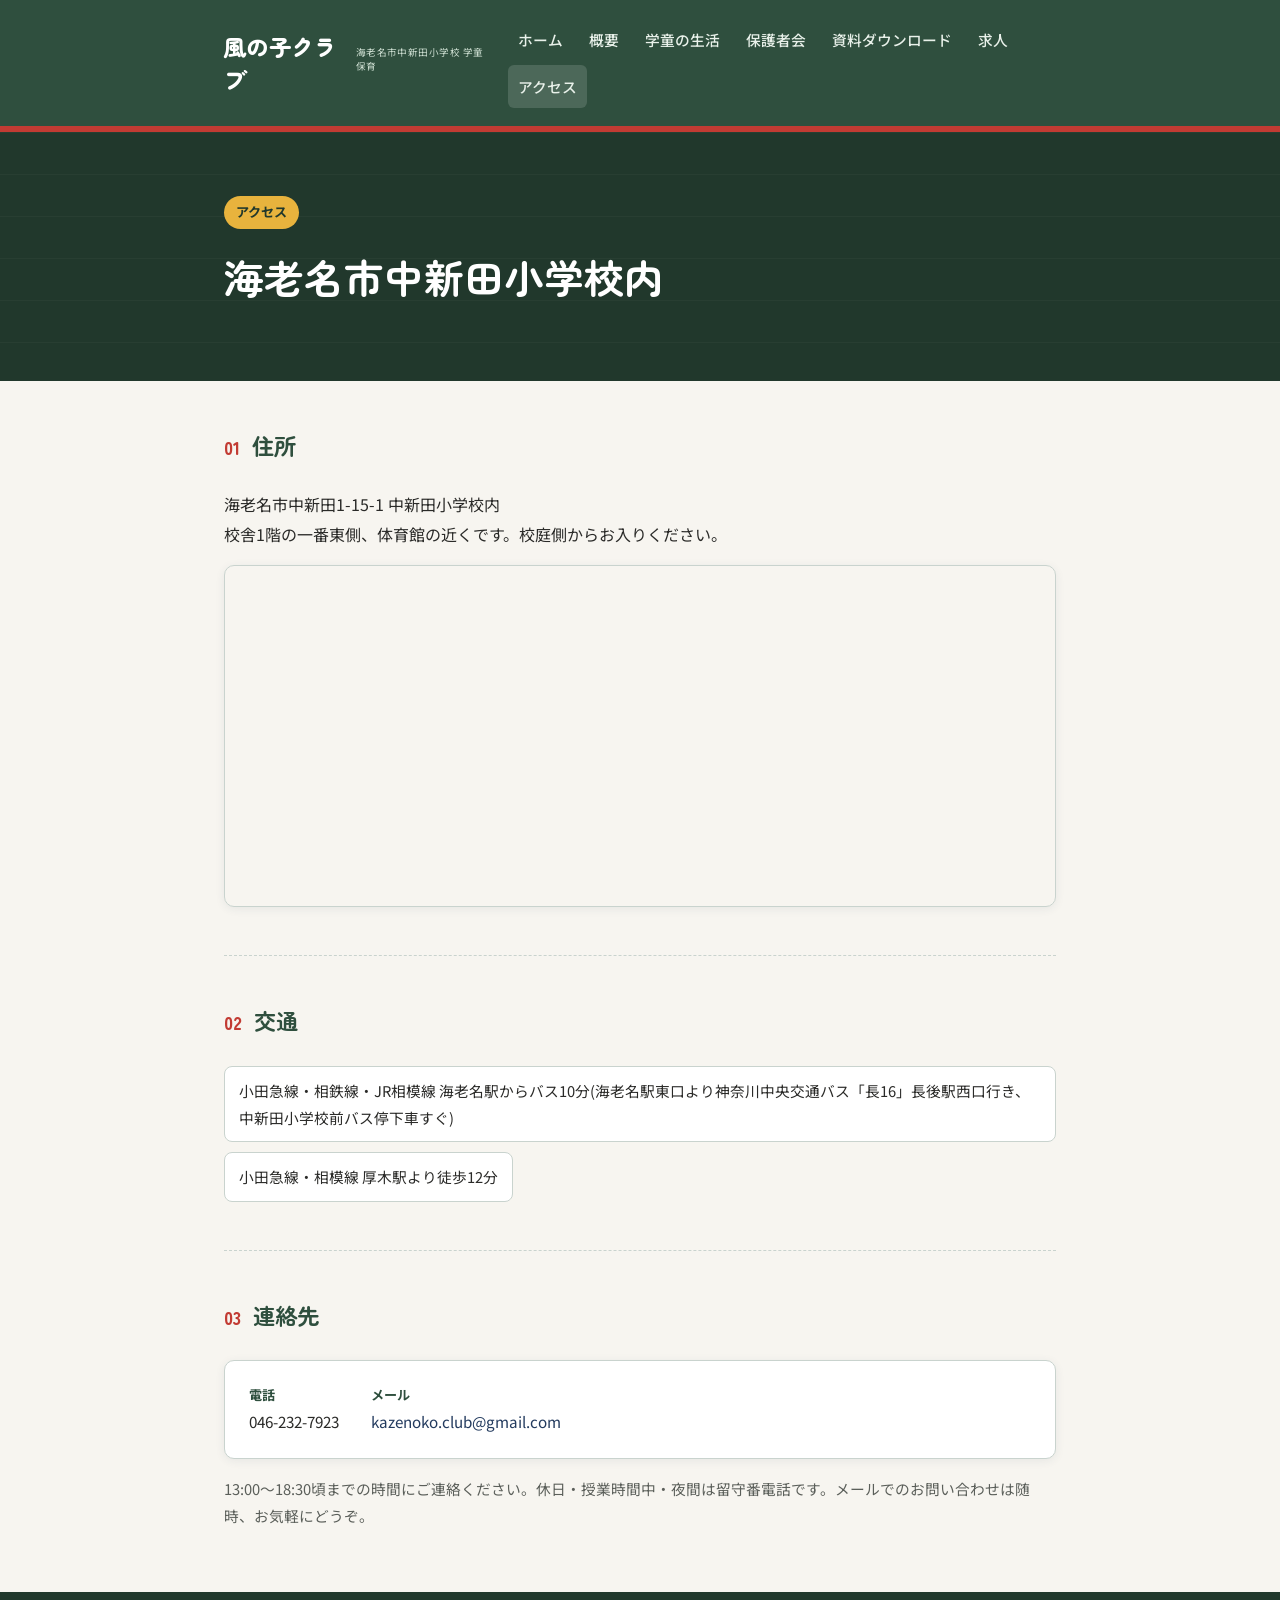
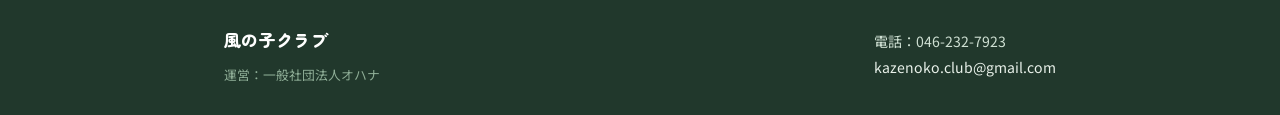
==== access.html @ 27ed4187 "初期サイト構築: 風の子クラブ 全7ページ" ====
<!DOCTYPE html>
<html lang="ja">
<head>
<meta charset="UTF-8">
<meta name="viewport" content="width=device-width, initial-scale=1.0">
<title>アクセス | 風の子クラブ</title>
<link rel="stylesheet" href="assets/style.css">
</head>
<body>

<header class="site-header">
  <div class="header-inner">
    <a class="brand" href="index.html">風の子クラブ <small>海老名市中新田小学校 学童保育</small></a>
    <button class="nav-toggle" aria-label="メニューを開く" onclick="document.querySelector('.main-nav').classList.toggle('open')">メニュー ☰</button>
    <nav class="main-nav">
      <ul>
        <li><a href="index.html">ホーム</a></li>
        <li><a href="overview.html">概要</a></li>
        <li><a href="life.html">学童の生活</a></li>
        <li><a href="parents.html">保護者会</a></li>
        <li><a href="documents.html">資料ダウンロード</a></li>
        <li><a href="jobs.html">求人</a></li>
        <li><a href="access.html" aria-current="page">アクセス</a></li>
      </ul>
    </nav>
  </div>
</header>

<div class="hero">
  <div class="hero-inner">
    <span class="eyebrow">アクセス</span>
    <h1>海老名市中新田小学校内</h1>
  </div>
</div>

<div class="wrap">

  <section class="block">
    <div class="block-head"><span class="num">01</span><h2>住所</h2></div>
    <p>海老名市中新田1-15-1 中新田小学校内<br>校舎1階の一番東側、体育館の近くです。校庭側からお入りください。</p>
    <div class="map-frame">
      <iframe loading="lazy" src="https://maps.google.com/maps?q=%E6%B5%B7%E8%80%81%E5%90%8D%E5%B8%82%E4%B8%AD%E6%96%B0%E7%94%B0%EF%BC%91%EF%BC%8D%EF%BC%91%EF%BC%95%EF%BC%8D%EF%BC%91&t=&z=16&ie=UTF8&iwloc=&output=embed" allowfullscreen></iframe>
    </div>
  </section>

  <section class="block">
    <div class="block-head"><span class="num">02</span><h2>交通</h2></div>
    <ul class="tag-list">
      <li>小田急線・相鉄線・JR相模線 海老名駅からバス10分(海老名駅東口より神奈川中央交通バス「長16」長後駅西口行き、中新田小学校前バス停下車すぐ)</li>
      <li>小田急線・相模線 厚木駅より徒歩12分</li>
    </ul>
  </section>

  <section class="block">
    <div class="block-head"><span class="num">03</span><h2>連絡先</h2></div>
    <div class="contact-strip">
      <div class="item"><strong>電話</strong>046-232-7923</div>
      <div class="item"><strong>メール</strong><a href="mailto:kazenoko.club@gmail.com">kazenoko.club@gmail.com</a></div>
    </div>
    <p style="margin-top:16px; color:var(--text-sub); font-size:.92rem;">13:00〜18:30頃までの時間にご連絡ください。休日・授業時間中・夜間は留守番電話です。メールでのお問い合わせは随時、お気軽にどうぞ。</p>
  </section>

</div>

<footer class="site-footer">
  <div class="wrap">
    <div>
      <div class="brand" style="font-size:1.05rem;">風の子クラブ</div>
      <div class="fine">運営：一般社団法人オハナ</div>
    </div>
    <div>
      <div>電話：046-232-7923</div>
      <div><a href="mailto:kazenoko.club@gmail.com">kazenoko.club@gmail.com</a></div>
    </div>
  </div>
</footer>

</body>
</html>
---- assets/style.css ----
@import url('https://fonts.googleapis.com/css2?family=Zen+Maru+Gothic:wght@500;700;900&family=Noto+Sans+JP:wght@400;500;700&display=swap');

:root {
  --paper: #F7F5F0;
  --paper-line: #C9D3CE;
  --ink: #223A5E;
  --chalk-green: #2F4F3E;
  --chalk-green-dark: #21382C;
  --stamp-red: #C23B33;
  --crayon-yellow: #E8B33D;
  --text-main: #2A2A28;
  --text-sub: #5B5F5A;
  --white: #FFFFFF;
  --radius: 10px;
  --shadow: 0 2px 10px rgba(34, 58, 94, 0.08);
}

* { box-sizing: border-box; }

html { scroll-behavior: smooth; }

body {
  margin: 0;
  font-family: 'Noto Sans JP', sans-serif;
  color: var(--text-main);
  background: var(--paper);
  line-height: 1.85;
  font-size: 16px;
}

h1, h2, h3, .brand {
  font-family: 'Zen Maru Gothic', sans-serif;
  color: var(--chalk-green);
  line-height: 1.5;
}

a {
  color: var(--ink);
  text-decoration: none;
}
a:hover { text-decoration: underline; }

img { max-width: 100%; display: block; }

.wrap {
  max-width: 880px;
  margin: 0 auto;
  padding: 0 24px;
}

/* ---------- Header ---------- */
header.site-header {
  background: var(--chalk-green);
  color: var(--white);
  border-bottom: 6px solid var(--stamp-red);
}

.header-inner {
  max-width: 880px;
  margin: 0 auto;
  padding: 18px 24px;
  display: flex;
  align-items: center;
  justify-content: space-between;
  gap: 16px;
}

.brand {
  color: var(--white);
  font-weight: 900;
  font-size: 1.4rem;
  letter-spacing: .02em;
  display: flex;
  align-items: baseline;
  gap: 8px;
}
.brand small {
  font-family: 'Noto Sans JP', sans-serif;
  font-size: .6rem;
  font-weight: 400;
  color: #CFE0D3;
}
.brand:hover { text-decoration: none; }

nav.main-nav ul {
  list-style: none;
  display: flex;
  flex-wrap: wrap;
  gap: 4px 6px;
  margin: 0;
  padding: 0;
}

nav.main-nav a {
  color: #E9F1EA;
  font-size: .92rem;
  font-weight: 500;
  padding: 8px 10px;
  border-radius: 6px;
  display: inline-block;
}
nav.main-nav a:hover,
nav.main-nav a[aria-current="page"] {
  background: rgba(255,255,255,0.14);
  text-decoration: none;
}

.nav-toggle {
  display: none;
  background: none;
  border: 1px solid rgba(255,255,255,.5);
  color: var(--white);
  border-radius: 6px;
  padding: 6px 10px;
  font-size: .9rem;
}

@media (max-width: 720px) {
  .header-inner { flex-wrap: wrap; }
  .nav-toggle { display: inline-block; }
  nav.main-nav { display: none; width: 100%; }
  nav.main-nav.open { display: block; }
  nav.main-nav ul { flex-direction: column; }
}

/* ---------- Hero ---------- */
.hero {
  background: var(--chalk-green-dark);
  color: var(--white);
  position: relative;
  overflow: hidden;
}
.hero::before {
  content: "";
  position: absolute;
  inset: 0;
  background-image:
    linear-gradient(rgba(255,255,255,0.06) 1px, transparent 1px);
  background-size: 100% 42px;
  opacity: .5;
}
.hero-inner {
  position: relative;
  max-width: 880px;
  margin: 0 auto;
  padding: 64px 24px 56px;
}
.hero .eyebrow {
  display: inline-block;
  font-size: .82rem;
  font-weight: 700;
  color: var(--chalk-green-dark);
  background: var(--crayon-yellow);
  padding: 4px 12px;
  border-radius: 999px;
  margin-bottom: 18px;
}
.hero h1 {
  color: var(--white);
  font-size: clamp(1.7rem, 4vw, 2.5rem);
  margin: 0 0 18px;
}
.hero p {
  max-width: 46em;
  color: #E4EBE3;
  font-size: 1.02rem;
}
.hero-facts {
  margin-top: 28px;
  display: flex;
  flex-wrap: wrap;
  gap: 12px;
}
.hero-facts span {
  background: rgba(255,255,255,.08);
  border: 1px solid rgba(255,255,255,.25);
  border-radius: 8px;
  padding: 8px 14px;
  font-size: .88rem;
}

/* ---------- Section ---------- */
section.block {
  padding: 48px 0;
  border-bottom: 1px dashed var(--paper-line);
}
section.block:last-of-type { border-bottom: none; }

.block-head {
  display: flex;
  align-items: baseline;
  gap: 12px;
  margin-bottom: 26px;
}
.block-head .num {
  font-family: 'Zen Maru Gothic', sans-serif;
  font-weight: 900;
  font-size: 1.1rem;
  color: var(--stamp-red);
}
.block-head h2 {
  margin: 0;
  font-size: 1.4rem;
}

.lead {
  color: var(--text-sub);
  margin-top: -12px;
  margin-bottom: 28px;
}

/* ---------- Notebook card (notices) ---------- */
.notebook {
  background: var(--white);
  border: 1px solid var(--paper-line);
  border-radius: var(--radius);
  box-shadow: var(--shadow);
  overflow: hidden;
}
.notice {
  padding: 20px 24px;
  border-bottom: 1px solid #EDEAE2;
  position: relative;
  display: grid;
  grid-template-columns: auto 1fr;
  gap: 4px 18px;
}
.notice:last-child { border-bottom: none; }
.notice .date {
  font-size: .82rem;
  color: var(--text-sub);
  white-space: nowrap;
  padding-top: 3px;
}
.notice .stamp {
  grid-row: 1;
  grid-column: 2;
  display: inline-flex;
  align-items: center;
  gap: 8px;
}
.notice .stamp .badge {
  border: 2px solid var(--stamp-red);
  color: var(--stamp-red);
  font-weight: 700;
  font-size: .74rem;
  border-radius: 999px;
  padding: 2px 10px;
  transform: rotate(-4deg);
}
.notice h3 {
  margin: 2px 0 0;
  font-size: 1.05rem;
  grid-column: 2;
}
.notice p {
  grid-column: 2;
  margin: 6px 0 0;
  color: var(--text-main);
}

/* ---------- Info list / definition rows ---------- */
.info-rows { border-top: 1px solid var(--paper-line); }
.info-row {
  display: grid;
  grid-template-columns: 9em 1fr;
  gap: 6px 20px;
  padding: 16px 0;
  border-bottom: 1px solid var(--paper-line);
}
.info-row dt {
  font-weight: 700;
  color: var(--chalk-green);
  font-size: .95rem;
}
.info-row dd { margin: 0; }
@media (max-width: 600px) {
  .info-row { grid-template-columns: 1fr; }
}

/* ---------- Cards / grid ---------- */
.card-grid {
  display: grid;
  grid-template-columns: repeat(auto-fit, minmax(230px, 1fr));
  gap: 16px;
}
.card {
  background: var(--white);
  border: 1px solid var(--paper-line);
  border-radius: var(--radius);
  padding: 20px;
  box-shadow: var(--shadow);
}
.card h3 {
  font-size: 1.02rem;
  margin: 0 0 8px;
  display: flex;
  align-items: center;
  gap: 8px;
}
.card p { margin: 0; color: var(--text-sub); font-size: .95rem; }

/* ---------- Timeline (schedule) ---------- */
.timeline {
  border-left: 3px solid var(--chalk-green);
  margin-left: 6px;
  padding-left: 22px;
}
.timeline .step {
  position: relative;
  padding-bottom: 22px;
}
.timeline .step::before {
  content: "";
  position: absolute;
  left: -28px;
  top: 4px;
  width: 12px;
  height: 12px;
  border-radius: 50%;
  background: var(--stamp-red);
}
.timeline .step .time {
  font-weight: 700;
  color: var(--chalk-green);
  font-size: .92rem;
}

/* ---------- Event tags ---------- */
.tag-list { list-style: none; padding: 0; margin: 0; display: flex; flex-wrap: wrap; gap: 10px; }
.tag-list li {
  background: var(--white);
  border: 1px solid var(--paper-line);
  border-radius: 8px;
  padding: 10px 14px;
  font-size: .92rem;
}

/* ---------- Callout ---------- */
.callout {
  background: #FBF3E4;
  border: 1px solid #EAD9AF;
  border-left: 4px solid var(--crayon-yellow);
  border-radius: 8px;
  padding: 16px 18px;
  font-size: .92rem;
  color: #6B5322;
}

/* ---------- Job card ---------- */
.job {
  background: var(--white);
  border: 1px solid var(--paper-line);
  border-radius: var(--radius);
  box-shadow: var(--shadow);
  padding: 24px;
  margin-bottom: 20px;
}
.job .job-title {
  display: flex;
  align-items: center;
  gap: 10px;
  margin-bottom: 12px;
}
.job .job-title .badge {
  background: var(--stamp-red);
  color: var(--white);
  font-size: .74rem;
  font-weight: 700;
  padding: 3px 10px;
  border-radius: 999px;
}
.job h3 { margin: 0; font-size: 1.1rem; }

/* ---------- Buttons ---------- */
.btn {
  display: inline-block;
  background: var(--stamp-red);
  color: var(--white);
  font-weight: 700;
  padding: 12px 22px;
  border-radius: 999px;
  font-size: .95rem;
}
.btn:hover { text-decoration: none; opacity: .9; }
.btn.secondary {
  background: transparent;
  border: 2px solid var(--white);
  color: var(--white);
}

/* ---------- Contact strip ---------- */
.contact-strip {
  background: var(--white);
  border: 1px solid var(--paper-line);
  border-radius: var(--radius);
  box-shadow: var(--shadow);
  padding: 22px 24px;
  display: flex;
  flex-wrap: wrap;
  gap: 20px 32px;
  align-items: center;
}
.contact-strip .item { font-size: .95rem; }
.contact-strip .item strong { display: block; color: var(--chalk-green); font-size: .82rem; }

/* ---------- Map ---------- */
.map-frame {
  border-radius: var(--radius);
  overflow: hidden;
  border: 1px solid var(--paper-line);
  box-shadow: var(--shadow);
}
.map-frame iframe { width: 100%; height: 340px; border: 0; display: block; }

/* ---------- Footer ---------- */
footer.site-footer {
  background: var(--chalk-green-dark);
  color: #CFE0D3;
  padding: 36px 0 28px;
  font-size: .88rem;
}
footer.site-footer .wrap {
  display: flex;
  flex-wrap: wrap;
  justify-content: space-between;
  gap: 16px;
}
footer.site-footer a { color: #E9F1EA; }
footer.site-footer .fine { color: #8FAE97; font-size: .8rem; margin-top: 10px; }
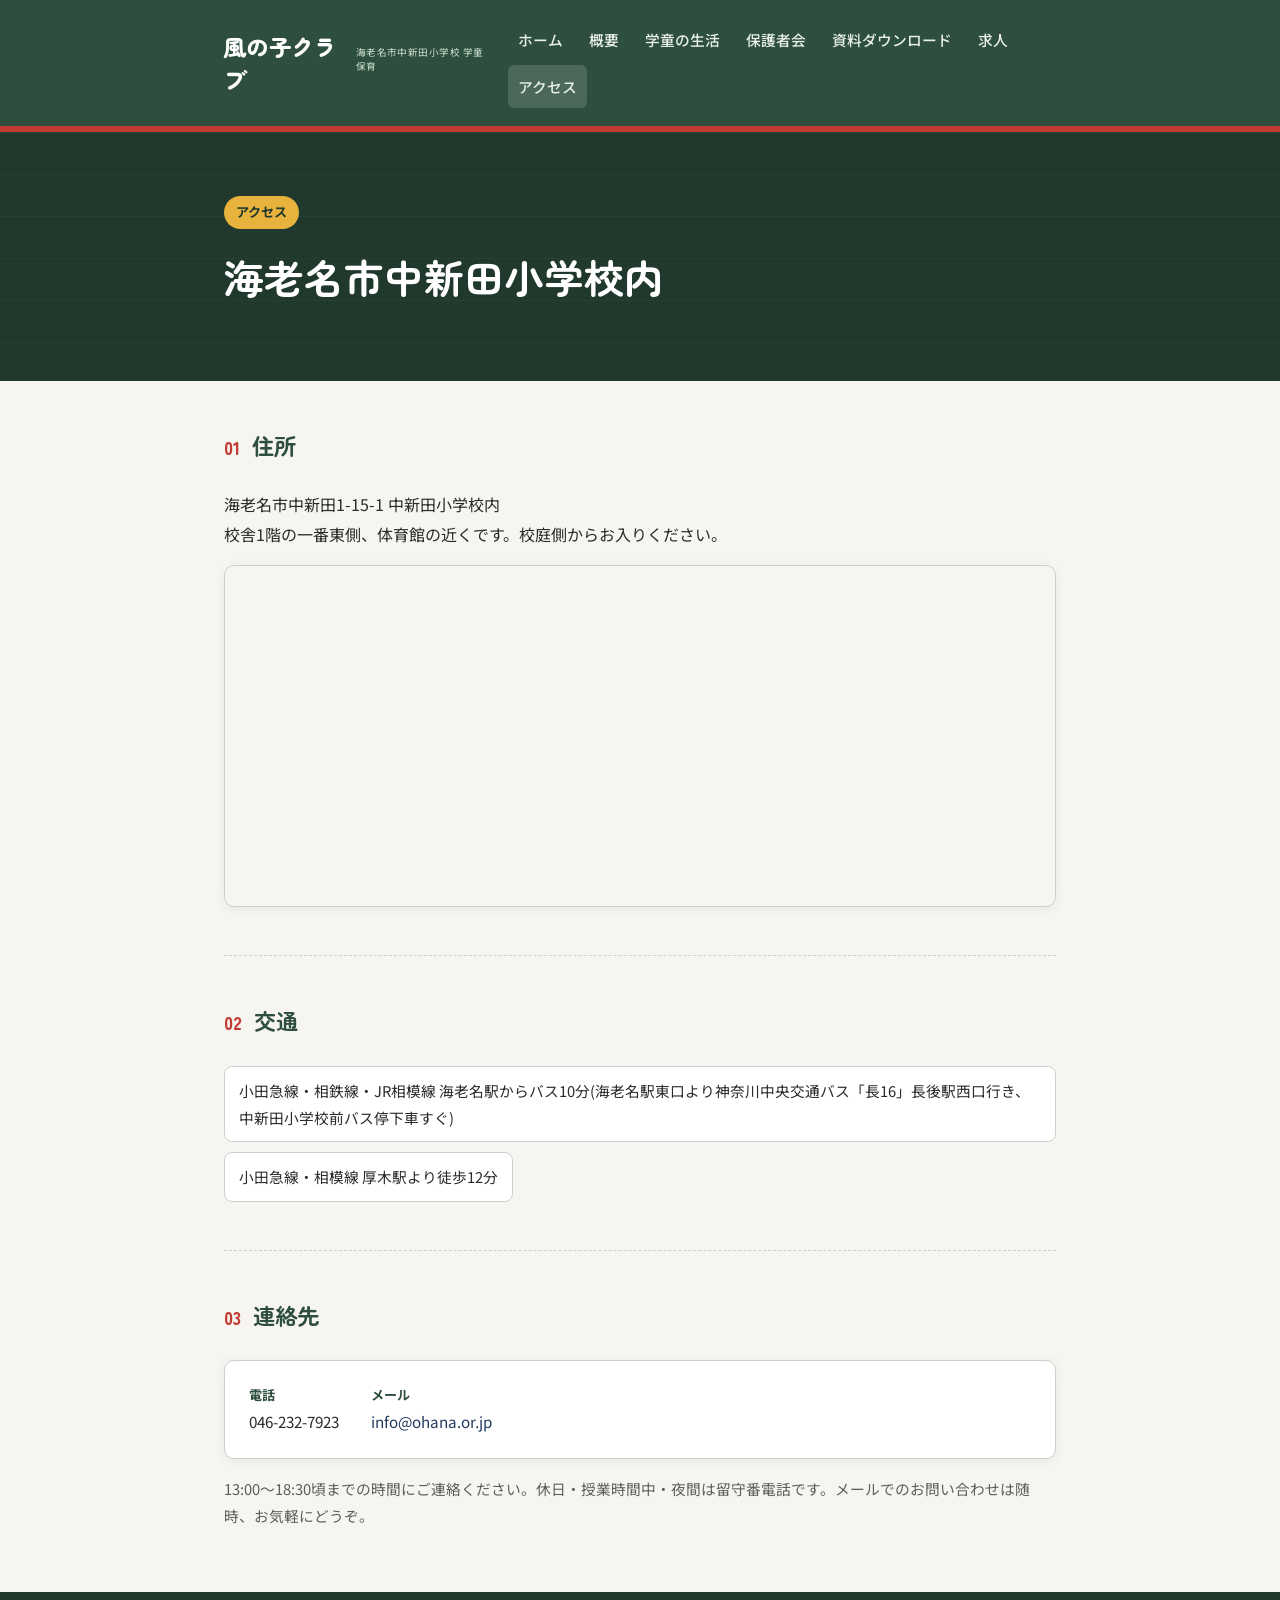
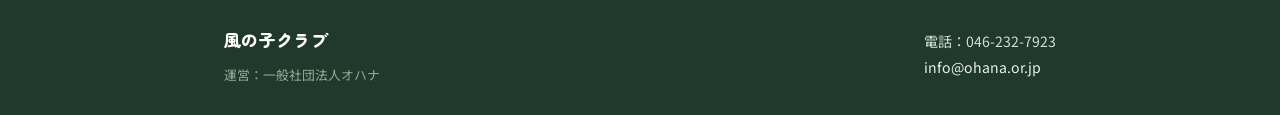
==== commit edc6db77: "連絡先メールアドレスをinfo@ohana.or.jpに統一" ====
--- a/access.html
+++ b/access.html
@@ -55,7 +55,7 @@
     <div class="block-head"><span class="num">03</span><h2>連絡先</h2></div>
     <div class="contact-strip">
       <div class="item"><strong>電話</strong>046-232-7923</div>
-      <div class="item"><strong>メール</strong><a href="mailto:kazenoko.club@gmail.com">kazenoko.club@gmail.com</a></div>
+      <div class="item"><strong>メール</strong><a href="mailto:info@ohana.or.jp">info@ohana.or.jp</a></div>
     </div>
     <p style="margin-top:16px; color:var(--text-sub); font-size:.92rem;">13:00〜18:30頃までの時間にご連絡ください。休日・授業時間中・夜間は留守番電話です。メールでのお問い合わせは随時、お気軽にどうぞ。</p>
   </section>
@@ -70,7 +70,7 @@
     </div>
     <div>
       <div>電話：046-232-7923</div>
-      <div><a href="mailto:kazenoko.club@gmail.com">kazenoko.club@gmail.com</a></div>
+      <div><a href="mailto:info@ohana.or.jp">info@ohana.or.jp</a></div>
     </div>
   </div>
 </footer>
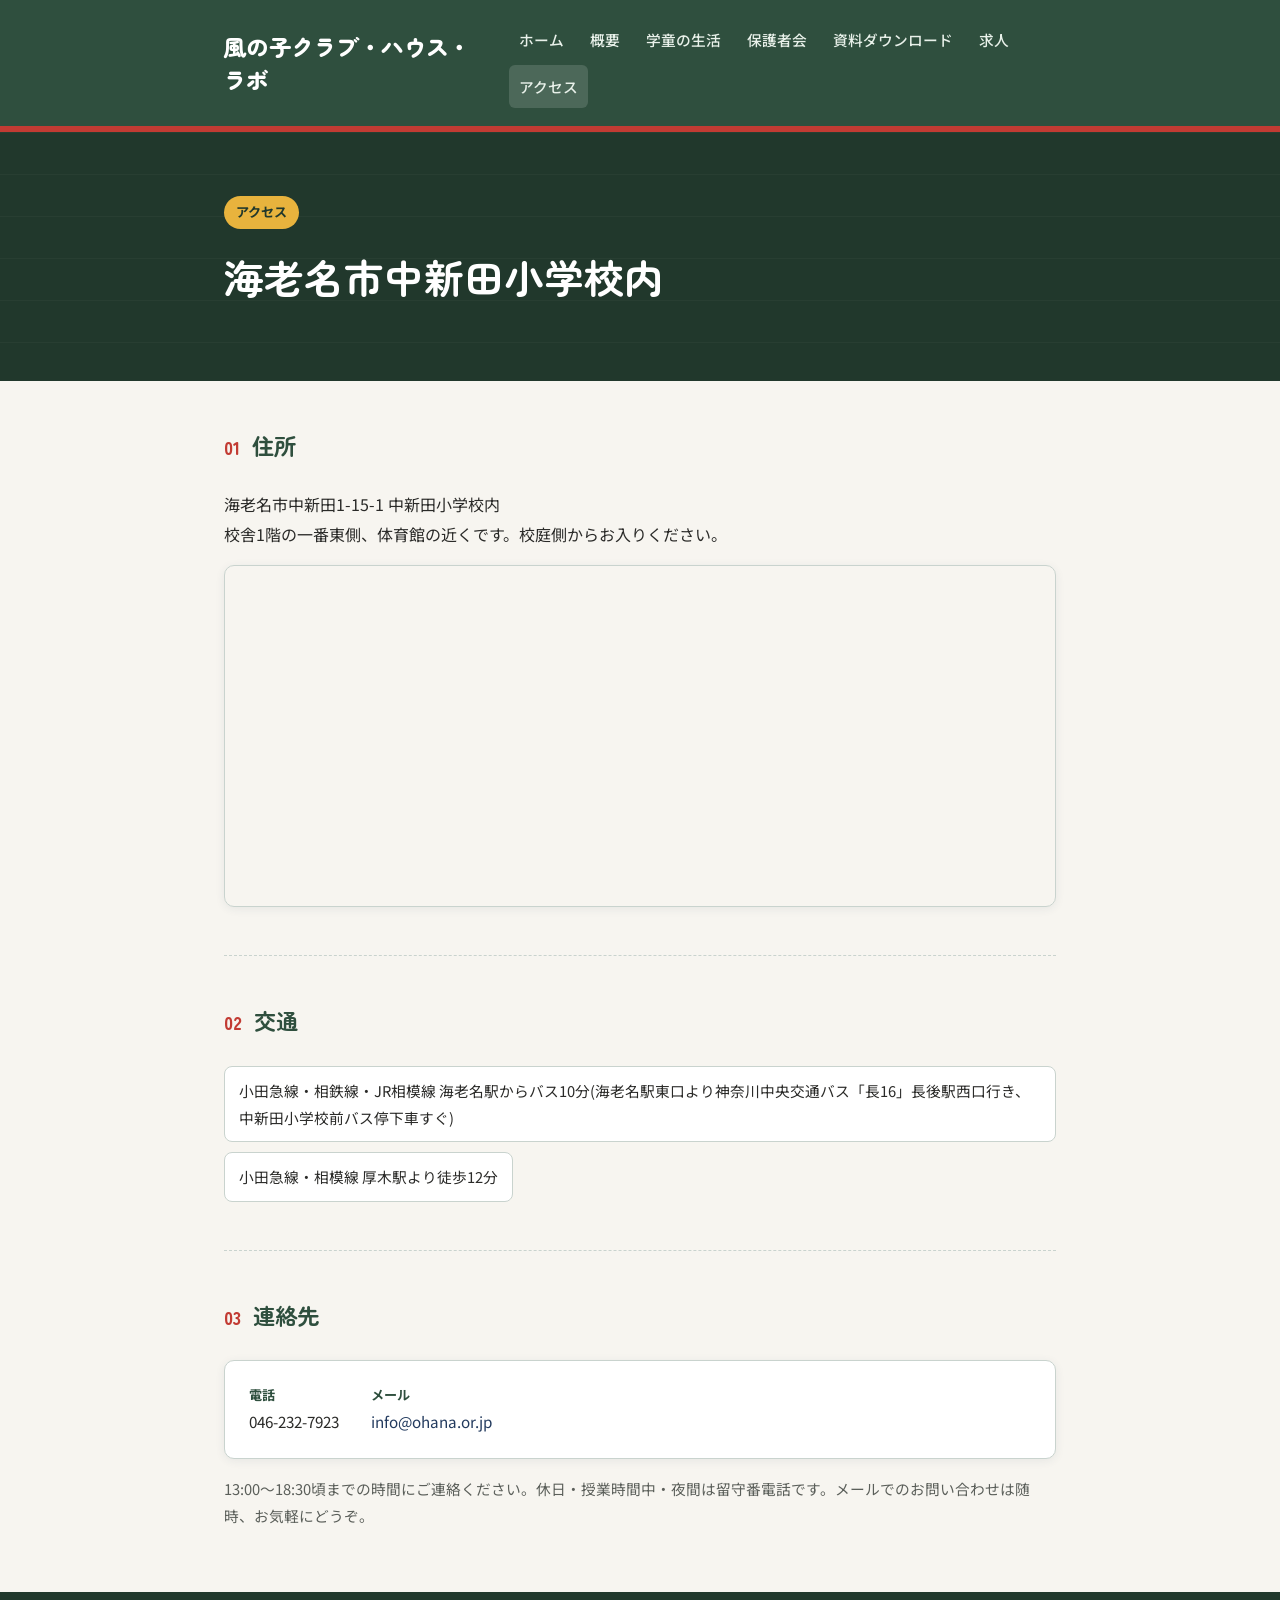
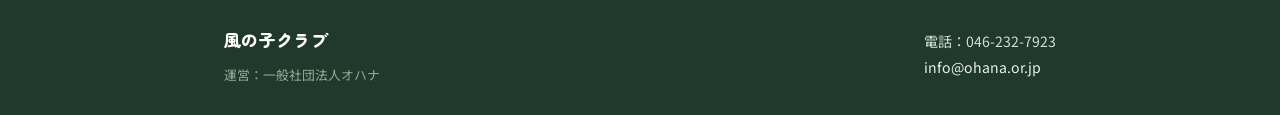
==== commit bd86cef3: "ヘッダーを3施設名に統一、トップページのヒーロー文言を修正" ====
--- a/access.html
+++ b/access.html
@@ -10,7 +10,7 @@
 
 <header class="site-header">
   <div class="header-inner">
-    <a class="brand" href="index.html">風の子クラブ <small>海老名市中新田小学校 学童保育</small></a>
+    <a class="brand" href="index.html">風の子クラブ・ハウス・ラボ</a>
     <button class="nav-toggle" aria-label="メニューを開く" onclick="document.querySelector('.main-nav').classList.toggle('open')">メニュー ☰</button>
     <nav class="main-nav">
       <ul>
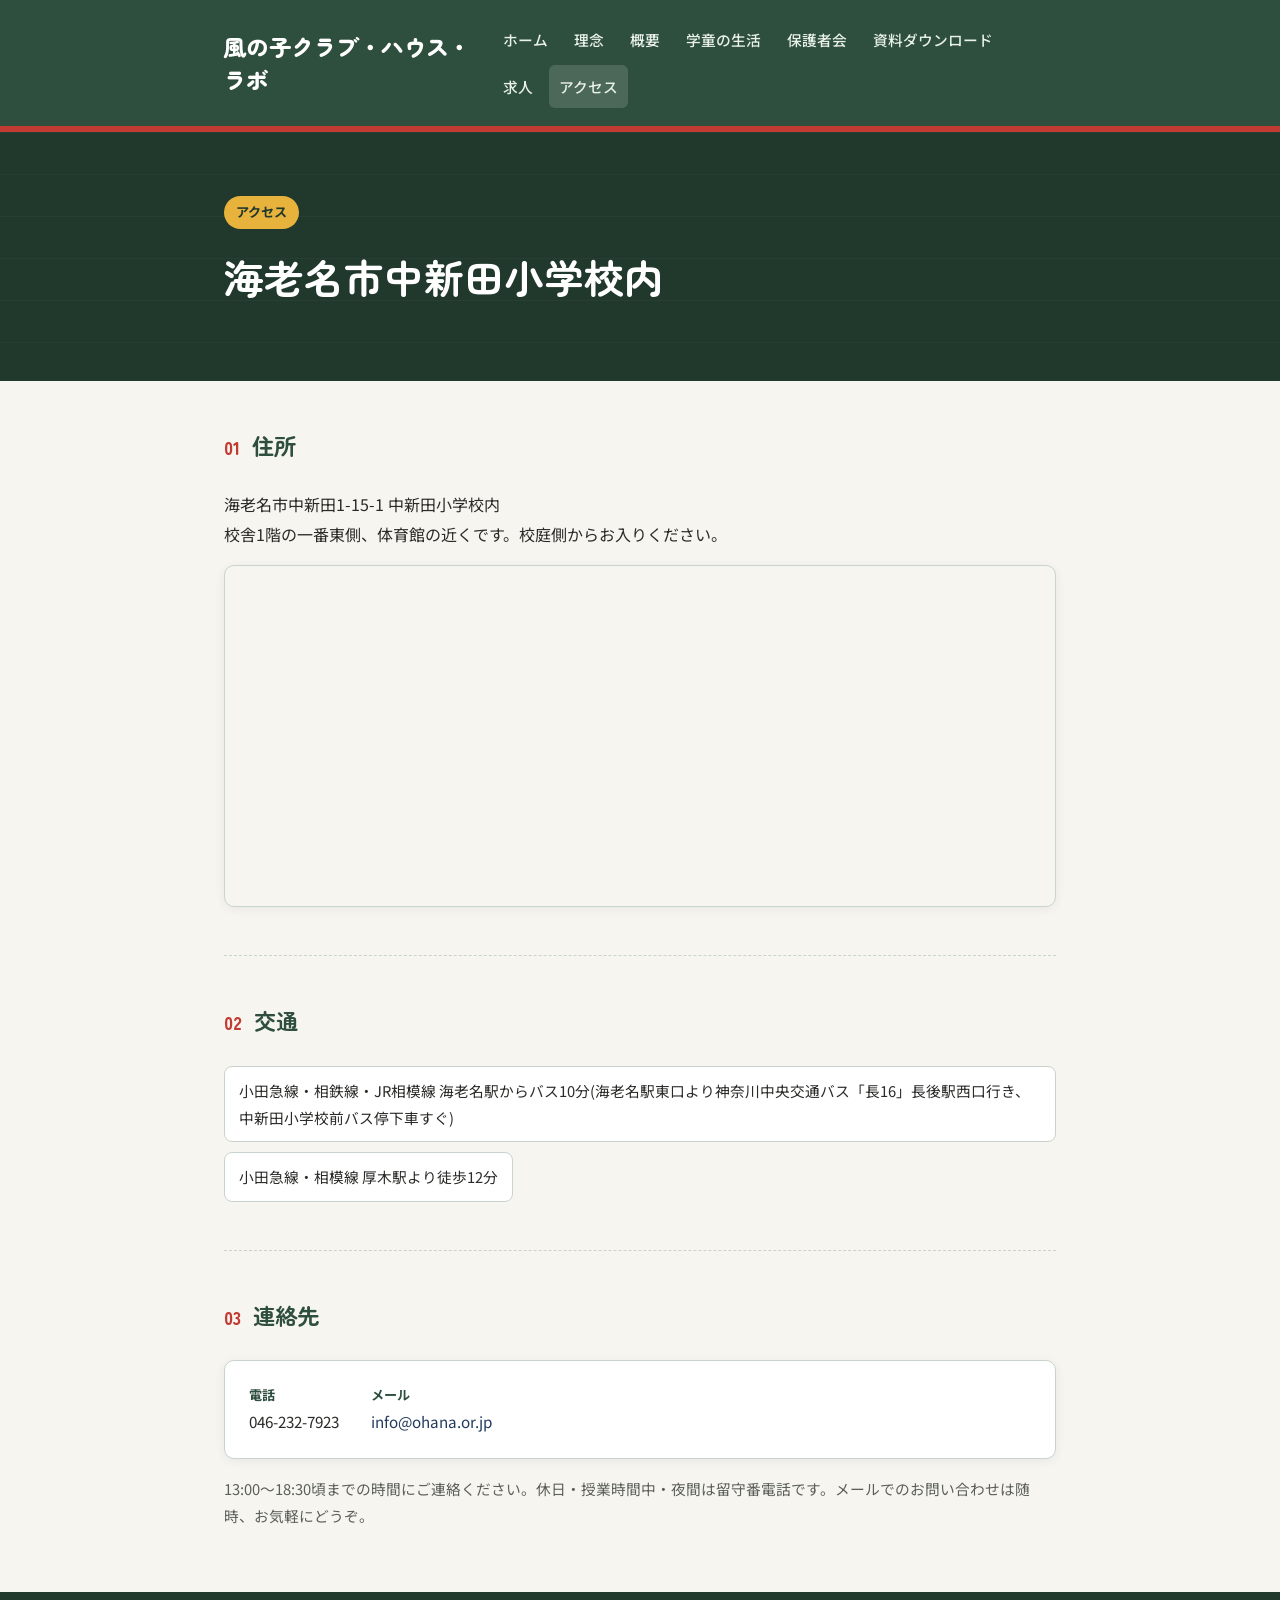
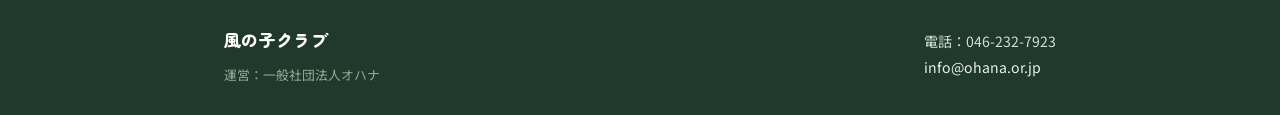
==== commit 0f0d7871: "理念ページを新規追加し、全ページのナビゲーションに反映" ====
--- a/access.html
+++ b/access.html
@@ -15,6 +15,7 @@
     <nav class="main-nav">
       <ul>
         <li><a href="index.html">ホーム</a></li>
+        <li><a href="philosophy.html">理念</a></li>
         <li><a href="overview.html">概要</a></li>
         <li><a href="life.html">学童の生活</a></li>
         <li><a href="parents.html">保護者会</a></li>
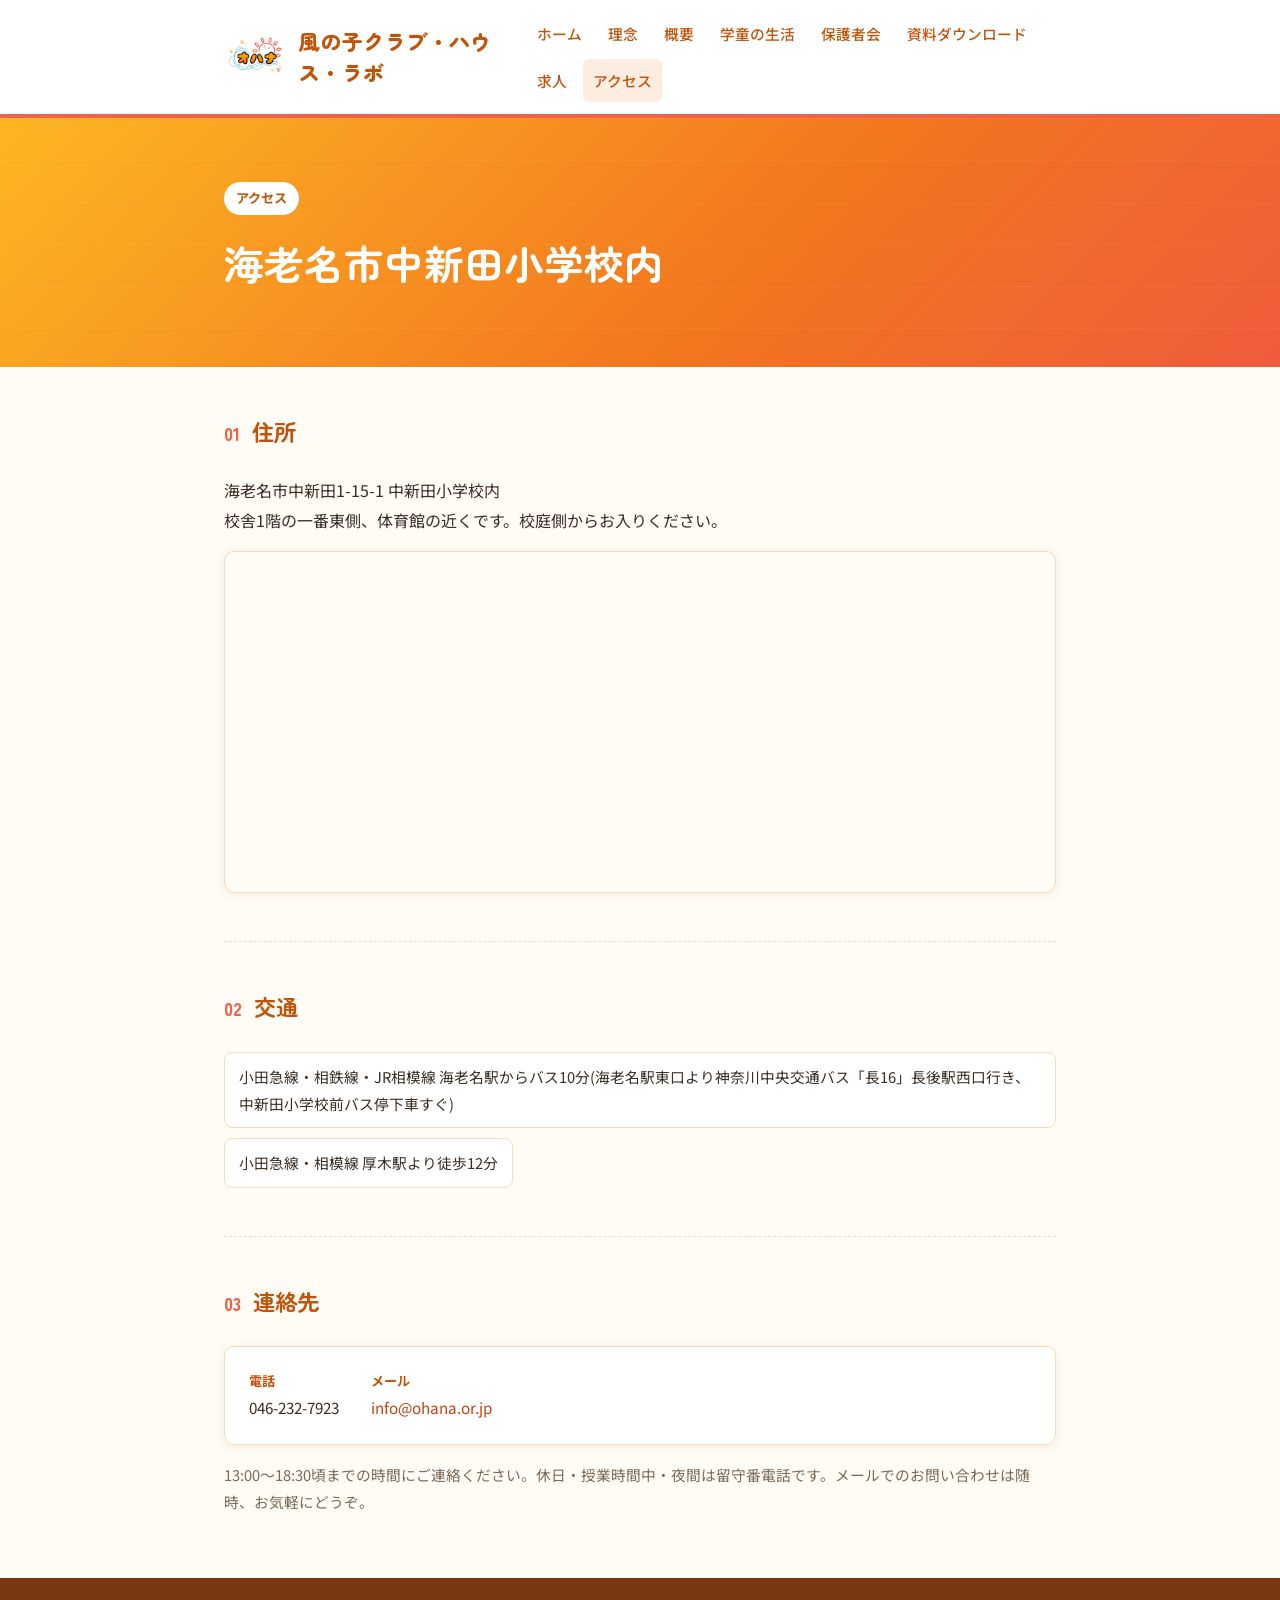
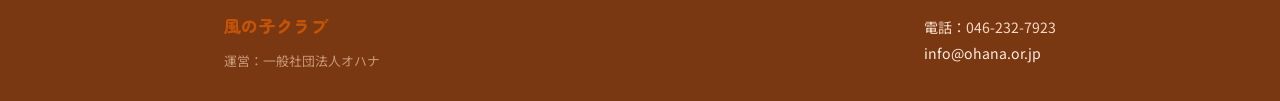
==== commit 620c1f7a: "ロゴを追加し、オレンジ・コーラル・水色を基調にしたデザインへ全面リニューアル" ====
--- a/access.html
+++ b/access.html
@@ -10,7 +10,7 @@
 
 <header class="site-header">
   <div class="header-inner">
-    <a class="brand" href="index.html">風の子クラブ・ハウス・ラボ</a>
+    <a class="brand" href="index.html"><img src="assets/logo.png" alt="オハナ"> 風の子クラブ・ハウス・ラボ</a>
     <button class="nav-toggle" aria-label="メニューを開く" onclick="document.querySelector('.main-nav').classList.toggle('open')">メニュー ☰</button>
     <nav class="main-nav">
       <ul>
--- a/assets/style.css
+++ b/assets/style.css
@@ -1,18 +1,22 @@
 @import url('https://fonts.googleapis.com/css2?family=Zen+Maru+Gothic:wght@500;700;900&family=Noto+Sans+JP:wght@400;500;700&display=swap');
 
 :root {
-  --paper: #F7F5F0;
-  --paper-line: #C9D3CE;
-  --ink: #223A5E;
-  --chalk-green: #2F4F3E;
-  --chalk-green-dark: #21382C;
-  --stamp-red: #C23B33;
-  --crayon-yellow: #E8B33D;
-  --text-main: #2A2A28;
-  --text-sub: #5B5F5A;
+  --paper: #FFFBF5;
+  --paper-line: #F4DCC0;
+  --ink: #C2410C;
+  --brand-orange: #F2751E;
+  --brand-orange-deep: #C2540A;
+  --coral: #F0614A;
+  --coral-deep: #D6432C;
+  --sky: #7FD1E0;
+  --sky-deep: #4FB3C7;
+  --sun-yellow: #FBC02D;
+  --footer-bg: #7A3812;
+  --text-main: #3A2E22;
+  --text-sub: #7A6A58;
   --white: #FFFFFF;
   --radius: 10px;
-  --shadow: 0 2px 10px rgba(34, 58, 94, 0.08);
+  --shadow: 0 2px 10px rgba(194, 84, 10, 0.10);
 }
 
 * { box-sizing: border-box; }
@@ -30,7 +34,7 @@
 
 h1, h2, h3, .brand {
   font-family: 'Zen Maru Gothic', sans-serif;
-  color: var(--chalk-green);
+  color: var(--brand-orange-deep);
   line-height: 1.5;
 }
 
@@ -50,15 +54,15 @@
 
 /* ---------- Header ---------- */
 header.site-header {
-  background: var(--chalk-green);
-  color: var(--white);
-  border-bottom: 6px solid var(--stamp-red);
+  background: var(--white);
+  color: var(--text-main);
+  border-bottom: 4px solid var(--coral);
 }
 
 .header-inner {
   max-width: 880px;
   margin: 0 auto;
-  padding: 18px 24px;
+  padding: 12px 24px;
   display: flex;
   align-items: center;
   justify-content: space-between;
@@ -66,19 +70,24 @@
 }
 
 .brand {
-  color: var(--white);
+  color: var(--brand-orange-deep);
   font-weight: 900;
-  font-size: 1.4rem;
+  font-size: 1.3rem;
   letter-spacing: .02em;
   display: flex;
-  align-items: baseline;
-  gap: 8px;
+  align-items: center;
+  gap: 10px;
+}
+.brand img {
+  height: 46px;
+  width: auto;
+  display: block;
 }
 .brand small {
   font-family: 'Noto Sans JP', sans-serif;
   font-size: .6rem;
   font-weight: 400;
-  color: #CFE0D3;
+  color: var(--text-sub);
 }
 .brand:hover { text-decoration: none; }
 
@@ -92,7 +101,7 @@
 }
 
 nav.main-nav a {
-  color: #E9F1EA;
+  color: var(--brand-orange-deep);
   font-size: .92rem;
   font-weight: 500;
   padding: 8px 10px;
@@ -101,15 +110,15 @@
 }
 nav.main-nav a:hover,
 nav.main-nav a[aria-current="page"] {
-  background: rgba(255,255,255,0.14);
+  background: #FDEDE0;
   text-decoration: none;
 }
 
 .nav-toggle {
   display: none;
   background: none;
-  border: 1px solid rgba(255,255,255,.5);
-  color: var(--white);
+  border: 1px solid var(--brand-orange);
+  color: var(--brand-orange-deep);
   border-radius: 6px;
   padding: 6px 10px;
   font-size: .9rem;
@@ -125,7 +134,7 @@
 
 /* ---------- Hero ---------- */
 .hero {
-  background: var(--chalk-green-dark);
+  background: linear-gradient(135deg, #FDB623, #F2751E 60%, #EF5B3C);
   color: var(--white);
   position: relative;
   overflow: hidden;
@@ -135,7 +144,7 @@
   position: absolute;
   inset: 0;
   background-image:
-    linear-gradient(rgba(255,255,255,0.06) 1px, transparent 1px);
+    linear-gradient(rgba(255,255,255,0.10) 1px, transparent 1px);
   background-size: 100% 42px;
   opacity: .5;
 }
@@ -149,8 +158,8 @@
   display: inline-block;
   font-size: .82rem;
   font-weight: 700;
-  color: var(--chalk-green-dark);
-  background: var(--crayon-yellow);
+  color: var(--brand-orange-deep);
+  background: var(--white);
   padding: 4px 12px;
   border-radius: 999px;
   margin-bottom: 18px;
@@ -162,7 +171,7 @@
 }
 .hero p {
   max-width: 46em;
-  color: #E4EBE3;
+  color: #FFF3E8;
   font-size: 1.02rem;
 }
 .hero-facts {
@@ -196,7 +205,7 @@
   font-family: 'Zen Maru Gothic', sans-serif;
   font-weight: 900;
   font-size: 1.1rem;
-  color: var(--stamp-red);
+  color: var(--coral);
 }
 .block-head h2 {
   margin: 0;
@@ -240,8 +249,8 @@
   gap: 8px;
 }
 .notice .stamp .badge {
-  border: 2px solid var(--stamp-red);
-  color: var(--stamp-red);
+  border: 2px solid var(--coral);
+  color: var(--coral);
   font-weight: 700;
   font-size: .74rem;
   border-radius: 999px;
@@ -270,7 +279,7 @@
 }
 .info-row dt {
   font-weight: 700;
-  color: var(--chalk-green);
+  color: var(--brand-orange-deep);
   font-size: .95rem;
 }
 .info-row dd { margin: 0; }
@@ -302,7 +311,7 @@
 
 /* ---------- Timeline (schedule) ---------- */
 .timeline {
-  border-left: 3px solid var(--chalk-green);
+  border-left: 3px solid var(--brand-orange-deep);
   margin-left: 6px;
   padding-left: 22px;
 }
@@ -318,11 +327,11 @@
   width: 12px;
   height: 12px;
   border-radius: 50%;
-  background: var(--stamp-red);
+  background: var(--coral);
 }
 .timeline .step .time {
   font-weight: 700;
-  color: var(--chalk-green);
+  color: var(--brand-orange-deep);
   font-size: .92rem;
 }
 
@@ -340,7 +349,7 @@
 .callout {
   background: #FBF3E4;
   border: 1px solid #EAD9AF;
-  border-left: 4px solid var(--crayon-yellow);
+  border-left: 4px solid var(--sun-yellow);
   border-radius: 8px;
   padding: 16px 18px;
   font-size: .92rem;
@@ -363,7 +372,7 @@
   margin-bottom: 12px;
 }
 .job .job-title .badge {
-  background: var(--stamp-red);
+  background: var(--coral);
   color: var(--white);
   font-size: .74rem;
   font-weight: 700;
@@ -375,7 +384,7 @@
 /* ---------- Buttons ---------- */
 .btn {
   display: inline-block;
-  background: var(--stamp-red);
+  background: var(--coral);
   color: var(--white);
   font-weight: 700;
   padding: 12px 22px;
@@ -402,7 +411,7 @@
   align-items: center;
 }
 .contact-strip .item { font-size: .95rem; }
-.contact-strip .item strong { display: block; color: var(--chalk-green); font-size: .82rem; }
+.contact-strip .item strong { display: block; color: var(--brand-orange-deep); font-size: .82rem; }
 
 /* ---------- Map ---------- */
 .map-frame {
@@ -415,8 +424,8 @@
 
 /* ---------- Footer ---------- */
 footer.site-footer {
-  background: var(--chalk-green-dark);
-  color: #CFE0D3;
+  background: var(--footer-bg);
+  color: #F5D8C4;
   padding: 36px 0 28px;
   font-size: .88rem;
 }
@@ -426,5 +435,5 @@
   justify-content: space-between;
   gap: 16px;
 }
-footer.site-footer a { color: #E9F1EA; }
-footer.site-footer .fine { color: #8FAE97; font-size: .8rem; margin-top: 10px; }
+footer.site-footer a { color: #FDEDE0; }
+footer.site-footer .fine { color: #C99A78; font-size: .8rem; margin-top: 10px; }
